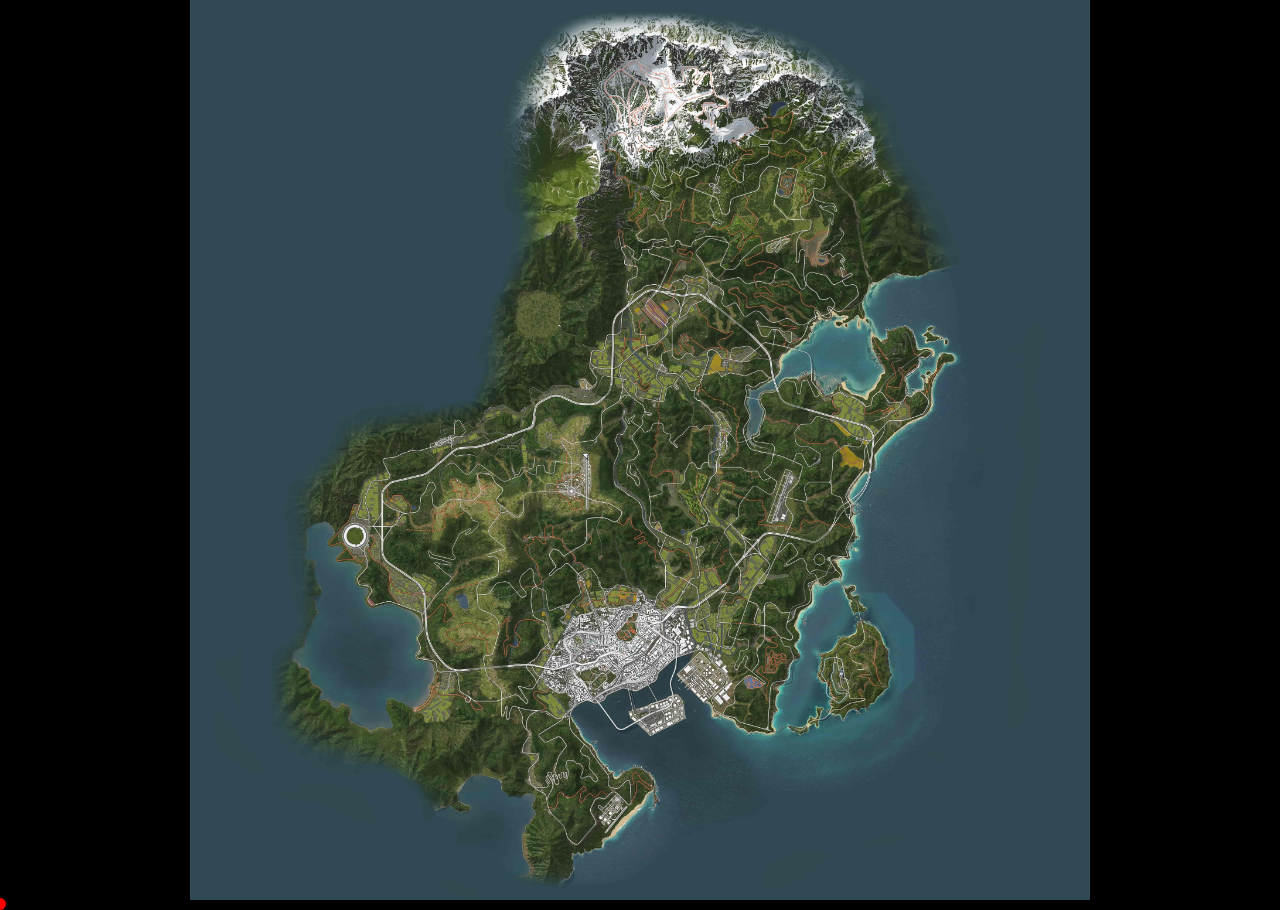
==== livemap/livemap.html @ 99fb2751 "live map tracking calibration" ====
<!DOCTYPE html>
<html lang="en">
  <head>
    <meta charset="UTF-8">
    <title>FH6 Live Map</title>
    <link rel="stylesheet" href="livemap.css">
  </head>
  <body>
    <div id = "map-container">
      <img id="map-image" src="../frontend/japan-map.jpg">
      <div id="player-dot"></div>
    </div>
    <script src="livemap.js"></script>
  </body>
</html>
---- livemap/livemap.css ----
* {
  margin: 0;
  padding: 0;
  box-sizing: border-box;
}

body {
  width: 100vw;
  height: 100vh;
  overflow: hidden;
  background: black;
}

#map-container {
  position: relative;
  width: 100%;
  height: 100%;
}

#map-image {
  width: 100%;
  height: 100%;
  object-fit: contain;
}

#player-dot {
  position: absolute;
  width: 12px;
  height: 12px;
  background: red;
  border-radius: 50%;
  /* ensures that center of dot is accurate to coordinates */
  transform: translate(-50%, -50%);
}
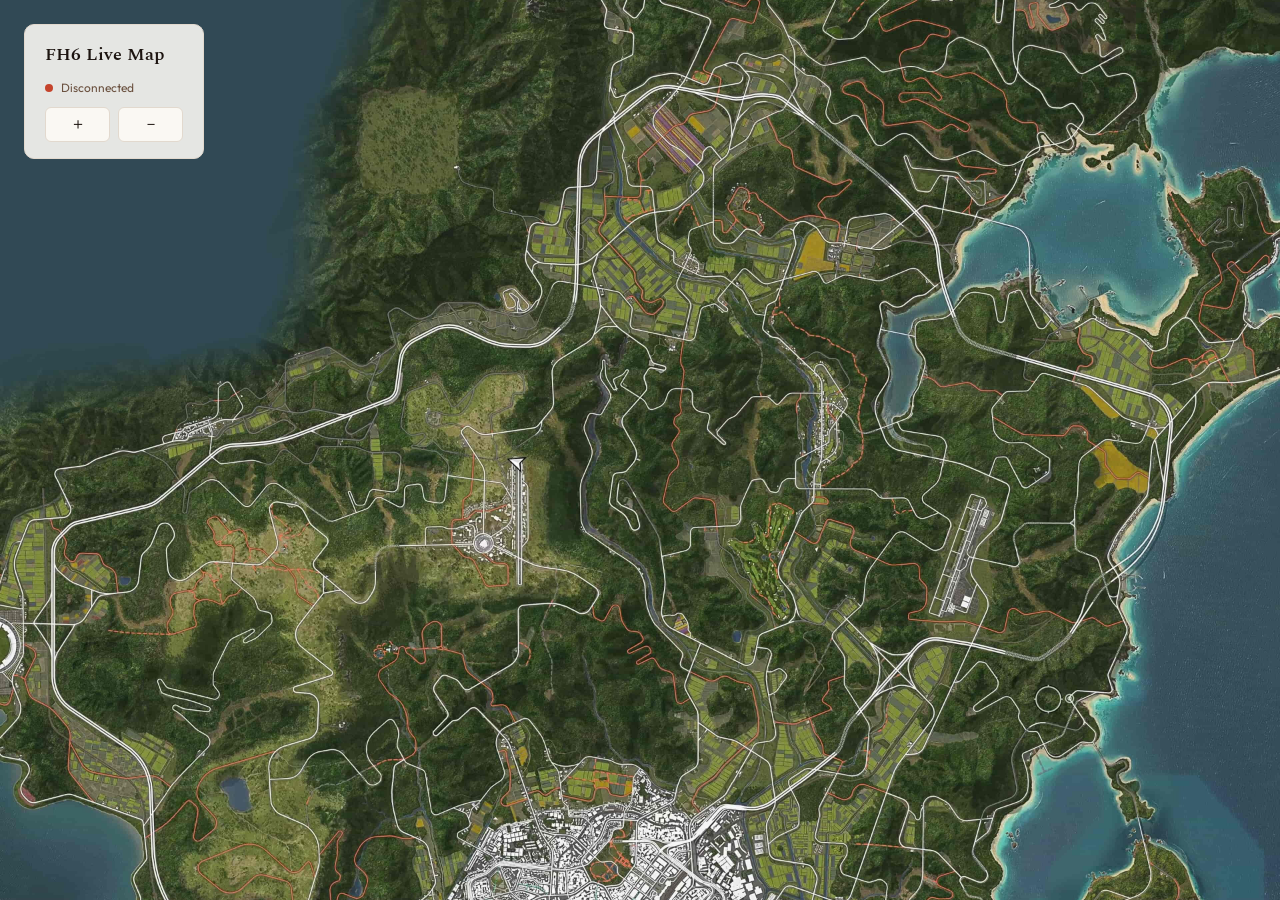
==== commit efd87165: "feature: livemap zoom/pan redesign, lambda timeout fix, and locust testing framework" ====
--- a/livemap/livemap.html
+++ b/livemap/livemap.html
@@ -1,15 +1,36 @@
-<!DOCTYPE html>
-<html lang="en">
-  <head>
-    <meta charset="UTF-8">
-    <title>FH6 Live Map</title>
-    <link rel="stylesheet" href="livemap.css">
-  </head>
-  <body>
-    <div id = "map-container">
-      <img id="map-image" src="../frontend/japan-map.jpg">
-      <div id="player-dot"></div>
-    </div>
-    <script src="livemap.js"></script>
-  </body>
-</html>+<!DOCTYPE html>
+<html lang="en">
+  <head>
+    <meta charset="UTF-8">
+    <title>FH6 Live Map</title>
+    <link rel="preconnect" href="https://fonts.googleapis.com">
+    <link rel="preconnect" href="https://fonts.gstatic.com" crossorigin>
+    <link href="https://fonts.googleapis.com/css2?family=Spectral:ital,wght@0,300;0,400;0,600;1,300&family=Outfit:wght@300;400;500;600&family=Noto+Serif+JP:wght@400;600&display=swap" rel="stylesheet">
+    <link rel="stylesheet" href="livemap.css">
+  </head>
+  <body>
+
+    <div id="map-container">
+      <div id="map-inner">
+        <img id="map-image" src="../frontend/japan-map.jpg">
+        <div id="player-dot"></div>
+      </div>
+    </div>
+
+    <div id="overlay">
+      <div id="overlay-title">
+        <span id="title-text">FH6 Live Map</span>
+      </div>
+      <div id="status-row">
+        <div id="status-dot"></div>
+        <span id="status-text">Connecting…</span>
+      </div>
+      <div id="zoom-controls">
+        <button id="zoom-in">＋</button>
+        <button id="zoom-out">－</button>
+      </div>
+    </div>
+
+    <script src="livemap.js"></script>
+  </body>
+</html>
--- a/livemap/livemap.css
+++ b/livemap/livemap.css
@@ -1,34 +1,119 @@
-* {
-  margin: 0;
-  padding: 0;
-  box-sizing: border-box;
-}
-
-body {
-  width: 100vw;
-  height: 100vh;
-  overflow: hidden;
-  background: black;
-}
-
-#map-container {
-  position: relative;
-  width: 100%;
-  height: 100%;
-}
-
-#map-image {
-  width: 100%;
-  height: 100%;
-  object-fit: contain;
-}
-
-#player-dot {
-  position: absolute;
-  width: 12px;
-  height: 12px;
-  background: red;
-  border-radius: 50%;
-  /* ensures that center of dot is accurate to coordinates */
-  transform: translate(-50%, -50%);
-}+* { margin: 0; padding: 0; box-sizing: border-box; }
+
+body {
+  width: 100vw;
+  height: 100vh;
+  overflow: hidden;
+  background: #2a3f4f;
+  font-family: 'Outfit', sans-serif;
+}
+
+/* ── Map ── */
+#map-container {
+  position: absolute;
+  inset: 0;
+  overflow: hidden;
+  cursor: grab;
+  user-select: none;
+}
+
+#map-inner {
+  position: absolute;
+  transform-origin: 0 0;
+}
+
+#map-image {
+  display: block;
+  width: 2048px;
+  height: 2048px;
+}
+
+/* ── Player dot ── */
+@keyframes pulse {
+  0%, 100% { box-shadow: 0 0 0 0 rgba(197,68,44,0.7), 0 0 6px rgba(197,68,44,0.5); }
+  50%       { box-shadow: 0 0 0 8px rgba(197,68,44,0), 0 0 6px rgba(197,68,44,0.5); }
+}
+
+#player-dot {
+  position: absolute;
+  width: 14px;
+  height: 14px;
+  background: #C5442C;
+  border: 2.5px solid #FAF8F3;
+  border-radius: 50%;
+  transform: translate(-50%, -50%);
+  animation: pulse 2s ease-in-out infinite;
+  display: none;
+}
+
+/* ── Glass overlay ── */
+#overlay {
+  position: fixed;
+  top: 24px;
+  left: 24px;
+  background: rgba(250,248,243,0.9);
+  backdrop-filter: blur(14px);
+  border: 1px solid #E2D9CE;
+  border-radius: 10px;
+  padding: 16px 20px;
+  z-index: 20;
+  display: flex;
+  flex-direction: column;
+  gap: 12px;
+  min-width: 180px;
+}
+
+#overlay-title {
+  display: flex;
+  flex-direction: column;
+  gap: 3px;
+}
+
+#title-text {
+  font-family: 'Spectral', serif;
+  font-size: 18px;
+  font-weight: 600;
+  color: #1C1410;
+}
+
+#status-row {
+  display: flex;
+  align-items: center;
+  gap: 8px;
+}
+
+#status-dot {
+  width: 8px;
+  height: 8px;
+  border-radius: 50%;
+  background: #aaa;
+  flex-shrink: 0;
+}
+
+#status-dot.connected { background: #4caf82; }
+#status-dot.error     { background: #C5442C; }
+
+#status-text {
+  font-size: 12px;
+  color: #6B5240;
+}
+
+#zoom-controls {
+  display: flex;
+  gap: 8px;
+}
+
+#zoom-controls button {
+  flex: 1;
+  padding: 6px 0;
+  background: #FAF8F3;
+  border: 1px solid #E2D9CE;
+  border-radius: 6px;
+  color: #1C1410;
+  font-size: 16px;
+  cursor: pointer;
+}
+
+#zoom-controls button:hover {
+  background: #F2ECE5;
+}
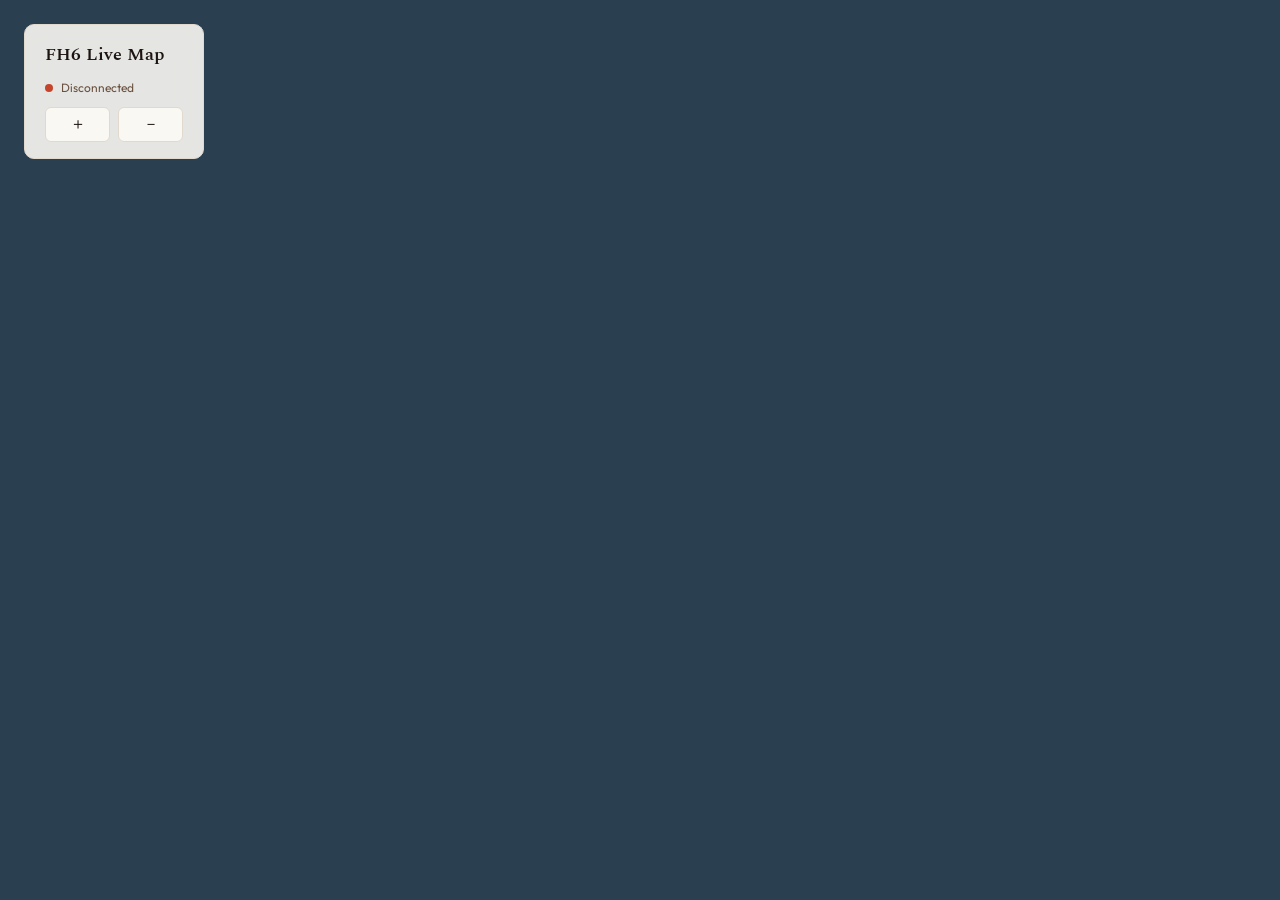
==== commit a7513f61: "add map to livemap" ====
--- a/livemap/livemap.html
+++ b/livemap/livemap.html
@@ -12,7 +12,7 @@
 
     <div id="map-container">
       <div id="map-inner">
-        <img id="map-image" src="../frontend/japan-map.jpg">
+        <img id="map-image" src="livemap/japan-map.jpg">
         <div id="player-dot"></div>
       </div>
     </div>
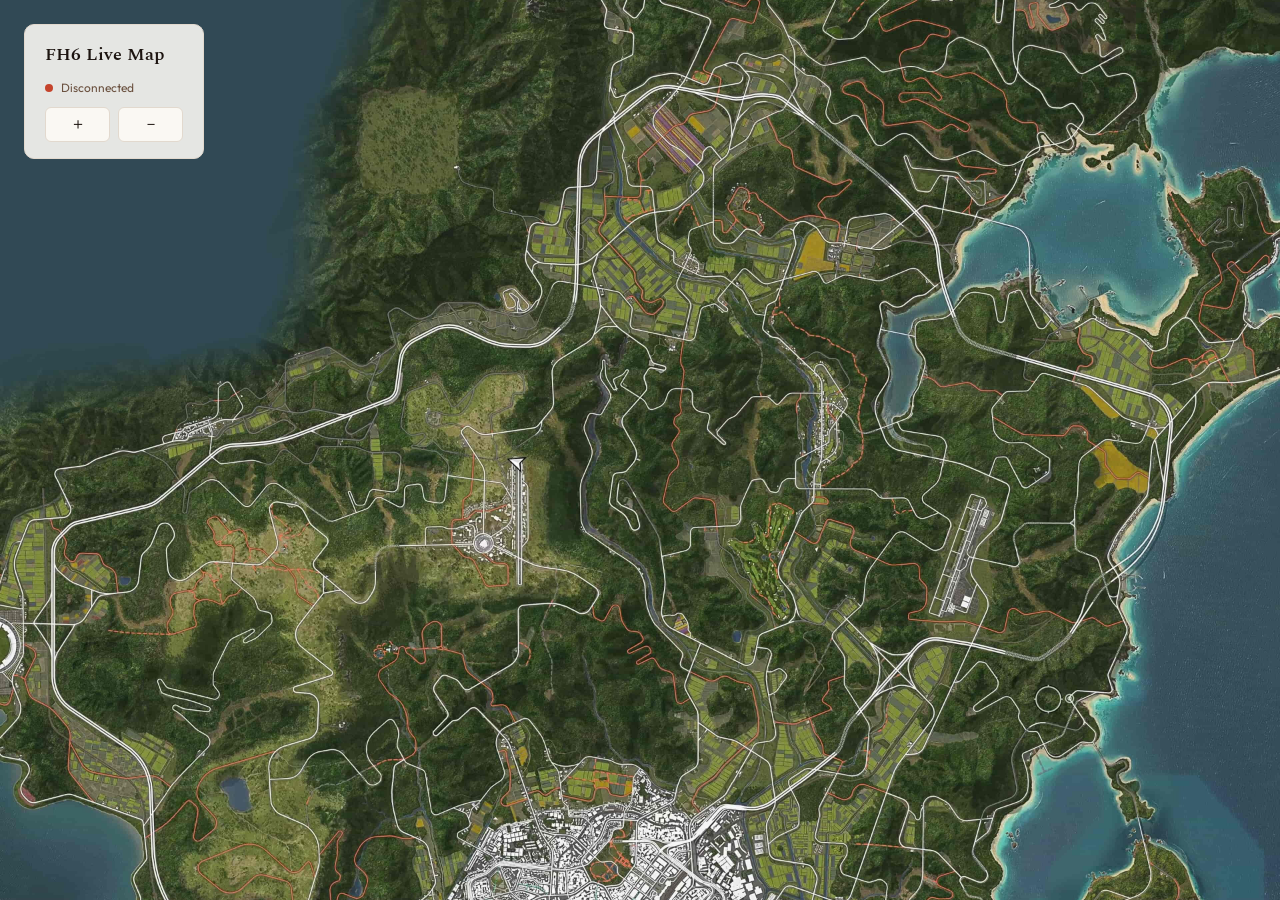
==== commit 1eb1d481: "fix map image" ====
--- a/livemap/livemap.html
+++ b/livemap/livemap.html
@@ -12,7 +12,7 @@
 
     <div id="map-container">
       <div id="map-inner">
-        <img id="map-image" src="livemap/japan-map.jpg">
+        <img id="map-image" src="japan-map.jpg">
         <div id="player-dot"></div>
       </div>
     </div>
